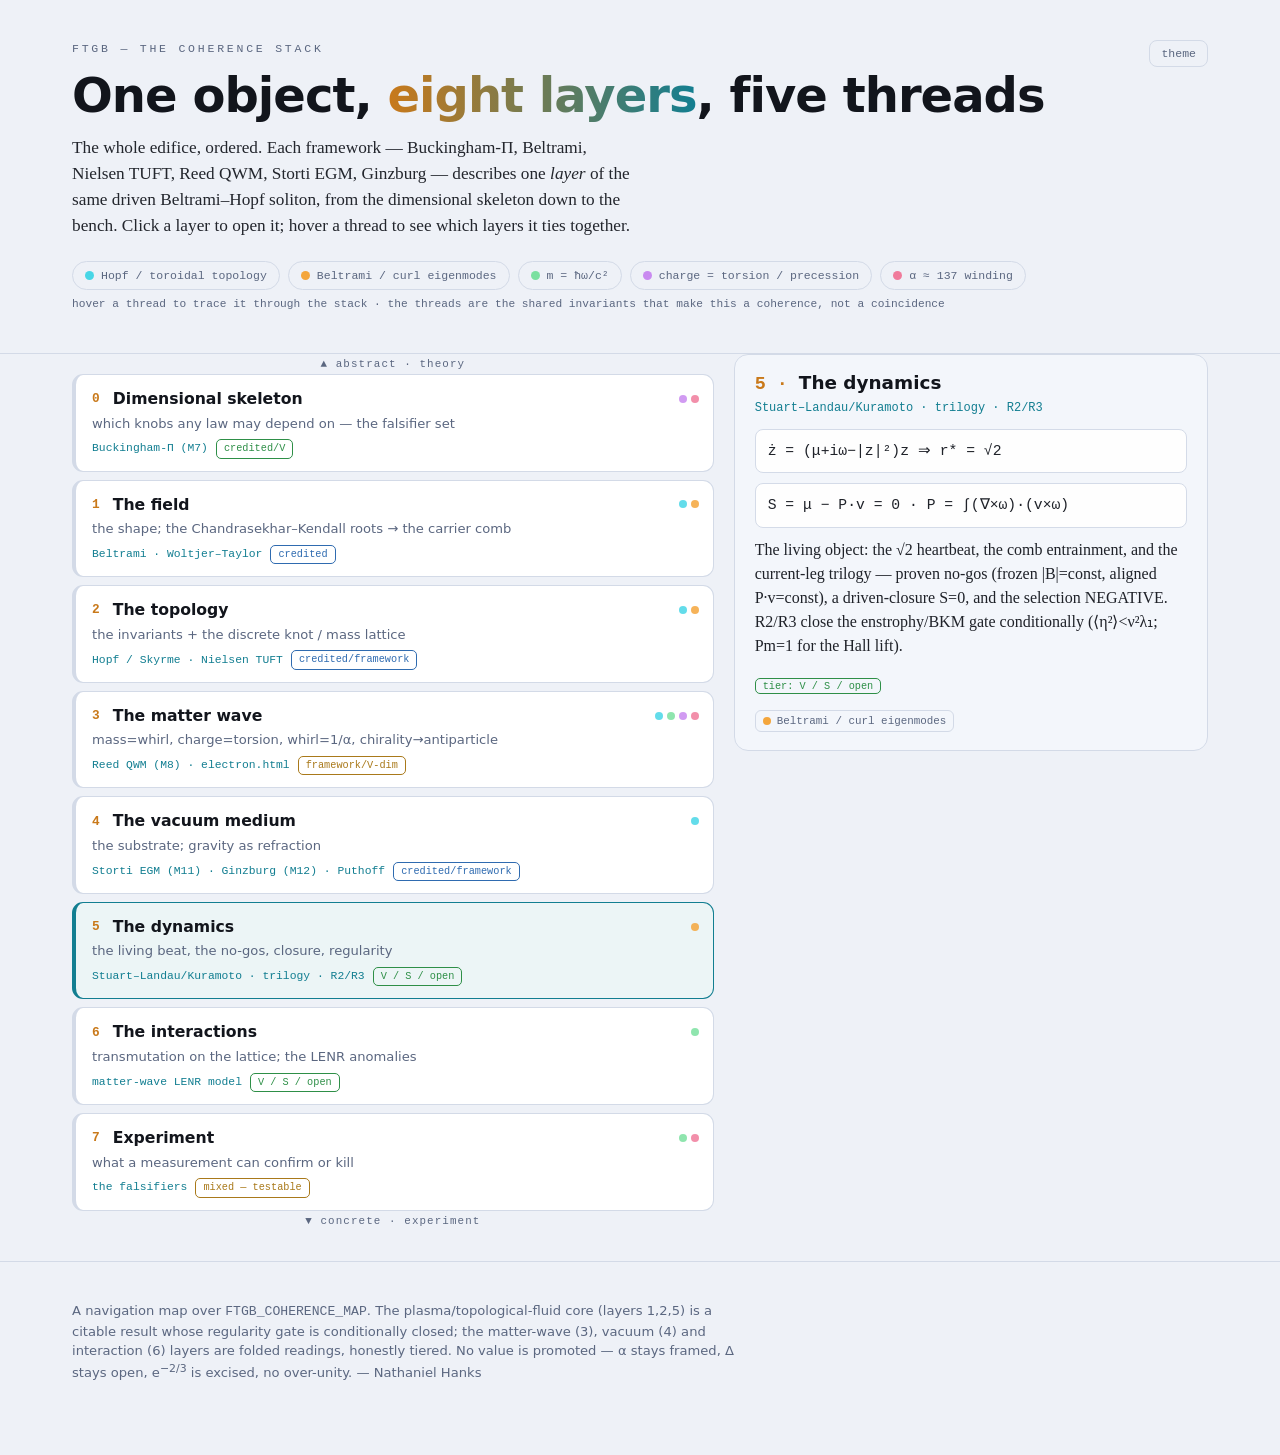
==== coherence.html @ 9df4c20a "Add coherence.html: interactive 8-layer coherence-stack visual Self-contained one-page interactive d" ====
<!doctype html>
<html lang="en"><head>
<meta charset="utf-8"><meta name="viewport" content="width=device-width, initial-scale=1">
<title>FTGB coherence stack — the 7 layers of one object</title>
<meta name="author" content="Nathaniel Hanks">
<meta name="description" content="Interactive map of the FTGB coherence stack: eight layers from the dimensional skeleton to experiment, each framework (Buckingham-Pi, Beltrami, Nielsen TUFT, Reed QWM, Storti EGM, Ginzburg) placed in the layer it addresses, threaded by five shared invariants of the one toroidal whirl-spin-torsion soliton. Honest tiers throughout.">
</head><body>
<style>
  :root{
    --ground:#0a0d13;--panel:#141a26;--panel2:#0f141e;--line:#243044;--ink:#e9edf6;--muted:#8794ad;
    --warm:#f4a63c;--cool:#48d6e6;
    --i1:#48d6e6;--i2:#f4a63c;--i3:#7be0a0;--i4:#c98af0;--i5:#f07b9b;
    --tV:#6ac47b;--tS:#e0a94a;--tA:#6fa8dd;--tO:#c98a8a;
    --mono:ui-monospace,"SF Mono","Cascadia Code",Menlo,Consolas,monospace;
    --serif:Georgia,"Iowan Old Style",serif;--sans:-apple-system,"Segoe UI",system-ui,Roboto,sans-serif;
    --maxw:1180px;
  }
  @media (prefers-color-scheme:light){:root{--ground:#eef1f7;--panel:#fff;--panel2:#f3f6fb;--line:#d3dae7;
    --ink:#12151c;--muted:#5b6780;--warm:#c9791a;--cool:#127e91;
    --tV:#2e8f47;--tS:#a9791a;--tA:#2f6bb0;--tO:#b0524f;}}
  :root[data-theme="dark"]{--ground:#0a0d13;--panel:#141a26;--panel2:#0f141e;--line:#243044;--ink:#e9edf6;--muted:#8794ad;--warm:#f4a63c;--cool:#48d6e6;--tV:#6ac47b;--tS:#e0a94a;--tA:#6fa8dd;--tO:#c98a8a;}
  :root[data-theme="light"]{--ground:#eef1f7;--panel:#fff;--panel2:#f3f6fb;--line:#d3dae7;--ink:#12151c;--muted:#5b6780;--warm:#c9791a;--cool:#127e91;--tV:#2e8f47;--tS:#a9791a;--tA:#2f6bb0;--tO:#b0524f;}
  *{box-sizing:border-box}
  body{margin:0;background:var(--ground);color:var(--ink);font-family:var(--sans);line-height:1.5;-webkit-font-smoothing:antialiased}
  .wrap{max-width:var(--maxw);margin:0 auto;padding:0 22px}
  h1,h2,h3{margin:0;line-height:1.12;text-wrap:balance}
  .mono{font-family:var(--mono)}
  .eyebrow{font-family:var(--mono);font-size:.72rem;letter-spacing:.24em;text-transform:uppercase;color:var(--muted)}
  header{border-bottom:1px solid var(--line);padding:40px 0 26px}
  .themeToggle{float:right;font-family:var(--mono);font-size:.72rem;color:var(--muted);background:none;border:1px solid var(--line);border-radius:8px;padding:6px 11px;cursor:pointer}
  .themeToggle:hover{color:var(--ink)}
  header h1{font-size:clamp(1.9rem,4vw,3rem);font-weight:800;letter-spacing:-.02em;margin-top:12px}
  header h1 em{font-style:normal;background:linear-gradient(90deg,var(--warm),var(--cool));-webkit-background-clip:text;background-clip:text;color:transparent}
  .lede{font-family:var(--serif);font-size:1.08rem;max-width:66ch;margin-top:12px;opacity:.92}

  .invbar{display:flex;gap:8px;flex-wrap:wrap;margin:22px 0 6px}
  .invchip{font-family:var(--mono);font-size:.72rem;border:1px solid var(--line);border-radius:999px;padding:5px 12px;cursor:pointer;color:var(--muted);display:inline-flex;gap:7px;align-items:center;user-select:none}
  .invchip .sw{width:9px;height:9px;border-radius:50%}
  .invchip.on{color:var(--ink);border-color:currentColor}
  .invhint{font-family:var(--mono);font-size:.7rem;color:var(--muted);margin:2px 0 14px}

  .layout{display:grid;grid-template-columns:1.15fr .85fr;gap:20px;align-items:start;margin-bottom:30px}
  .stack{display:flex;flex-direction:column;gap:8px}
  .layer{position:relative;border:1px solid var(--line);border-left-width:4px;border-radius:11px;background:var(--panel);
    padding:12px 14px 12px 16px;cursor:pointer;transition:transform .12s,border-color .12s,background .12s}
  .layer:hover{transform:translateX(3px)}
  .layer.sel{background:color-mix(in srgb,var(--cool) 8%,var(--panel));border-color:var(--cool)}
  .layer.dim{opacity:.32}
  .layer.hl{border-left-color:var(--warm)}
  .layer .top{display:flex;align-items:center;gap:10px}
  .layer .num{font-family:var(--mono);font-size:.8rem;color:var(--warm);font-weight:700;min-width:1.4ch}
  .layer .nm{font-weight:700;font-size:.98rem}
  .layer .fixes{color:var(--muted);font-size:.82rem;margin-top:3px}
  .layer .meta{display:flex;gap:8px;align-items:center;margin-top:6px;flex-wrap:wrap}
  .layer .fw{font-family:var(--mono);font-size:.71rem;color:var(--cool)}
  .layer .dots{margin-left:auto;display:flex;gap:4px}
  .layer .dots i{width:8px;height:8px;border-radius:50%;opacity:.85}
  .chip{font-family:var(--mono);font-size:.64rem;padding:1px 7px;border-radius:5px;border:1px solid}
  .cV{color:var(--tV);border-color:var(--tV)} .cS{color:var(--tS);border-color:var(--tS)}
  .cA{color:var(--tA);border-color:var(--tA)} .cO{color:var(--tO);border-color:var(--tO)}
  .arrow{text-align:center;font-family:var(--mono);font-size:.68rem;color:var(--muted);letter-spacing:.1em;padding:2px 0}

  .detail{position:sticky;top:16px;border:1px solid var(--line);border-radius:14px;background:var(--panel2);padding:18px 20px;min-height:340px}
  .detail h3{font-size:1.15rem}
  .detail .dfw{font-family:var(--mono);font-size:.75rem;color:var(--cool);margin:4px 0 12px}
  .detail .eq{font-family:var(--mono);font-size:.92rem;background:var(--panel);border:1px solid var(--line);border-radius:8px;padding:10px 12px;margin:0 0 10px;overflow-x:auto}
  .detail p{font-family:var(--serif);opacity:.94;margin:10px 0 0}
  .detail .invrow{margin-top:14px;display:flex;gap:6px;flex-wrap:wrap}
  .detail .invrow span{font-family:var(--mono);font-size:.68rem;border:1px solid var(--line);border-radius:6px;padding:2px 7px;color:var(--muted);display:inline-flex;gap:6px;align-items:center}
  .detail .invrow i{width:8px;height:8px;border-radius:50%}
  .detail .tierline{margin-top:14px}

  footer{padding:26px 0 60px;color:var(--muted);font-size:.82rem;border-top:1px solid var(--line)}
  footer p{max-width:80ch}
  :focus-visible{outline:2px solid var(--cool);outline-offset:2px}
  @media (max-width:820px){.layout{grid-template-columns:1fr}.detail{position:static}}
</style>

<header><div class="wrap">
  <button class="themeToggle" id="tt">theme</button>
  <div class="eyebrow">FTGB — the coherence stack</div>
  <h1>One object, <em>eight layers</em>, five threads</h1>
  <p class="lede">The whole edifice, ordered. Each framework — Buckingham-Π, Beltrami, Nielsen TUFT, Reed QWM, Storti EGM, Ginzburg — describes one <em>layer</em> of the same driven Beltrami–Hopf soliton, from the dimensional skeleton down to the bench. Click a layer to open it; hover a thread to see which layers it ties together.</p>
  <div class="invbar" id="invbar"></div>
  <div class="invhint" id="invhint">hover a thread to trace it through the stack · the threads are the shared invariants that make this a coherence, not a coincidence</div>
</div></header>

<div class="wrap"><div class="layout">
  <div>
    <div class="arrow">▲ abstract · theory</div>
    <div class="stack" id="stack"></div>
    <div class="arrow">▼ concrete · experiment</div>
  </div>
  <div class="detail" id="detail"></div>
</div></div>

<footer><div class="wrap">
  <p>A navigation map over <span class="mono">FTGB_COHERENCE_MAP</span>. The plasma/topological-fluid core (layers 1,2,5) is a citable result whose regularity gate is conditionally closed; the matter-wave (3), vacuum (4) and interaction (6) layers are folded readings, honestly tiered. No value is promoted — α stays framed, Δ stays open, e<sup>−2/3</sup> is excised, no over-unity. — Nathaniel Hanks</p>
</div></footer>

<script>
(function(){
  "use strict";
  document.getElementById("tt").addEventListener("click",function(){
    var c=document.documentElement.getAttribute("data-theme");
    document.documentElement.setAttribute("data-theme", c==="dark"?"light":(c==="light"?"dark":(matchMedia("(prefers-color-scheme:dark)").matches?"light":"dark")));});

  var INV=[
    {id:0,name:"Hopf / toroidal topology", v:"--i1", layers:[1,2,3,4]},
    {id:1,name:"Beltrami / curl eigenmodes", v:"--i2", layers:[1,2,5]},
    {id:2,name:"m = ħω/c²", v:"--i3", layers:[3,6,7]},
    {id:3,name:"charge = torsion / precession", v:"--i4", layers:[0,3]},
    {id:4,name:"α ≈ 137 winding", v:"--i5", layers:[0,3,7]}
  ];
  var L=[
    {n:0,nm:"Dimensional skeleton",fw:"Buckingham-Π (M7)",tier:["cV","credited/V"],
     fixes:"which knobs any law may depend on — the falsifier set",
     eqs:["N_Π = n − r   (Π-groups = a basis of ker D)"],
     text:"The floor: dimensional analysis fixes only the ALLOWED scaling — never the mechanism, the O(1) constant, or permission to extrapolate. Used as a claim-audit; 4.4934 is a geometry-specific eigenvalue, not universal. Storti's 'sense checks' fold in here."},
    {n:1,nm:"The field",fw:"Beltrami · Woltjer–Taylor",tier:["cA","credited"],
     fixes:"the shape; the Chandrasekhar–Kendall roots → the carrier comb",
     eqs:["∇×B = λB","λ₁R = 4.4934  (first root of tan x = x)"],
     text:"The force-free eigenmode is the object's shape — the state a magnetised plasma relaxes into at fixed helicity. Its discrete roots set the inharmonic carrier comb {121,208,294} kHz. For a Beltrami field the Lamb vector v×ω vanishes: the crux of both coherence and the R2 regularity result."},
    {n:2,nm:"The topology",fw:"Hopf / Skyrme · Nielsen TUFT",tier:["cA","credited/framework"],
     fixes:"the invariants + the discrete knot / mass lattice",
     eqs:["π₃(S²) Hopf (lepton) · π₃(S³) Skyrme (baryon)","Lk = Tw + Wr · H = ∫ A·B ≈ 0.088"],
     text:"The invariants — linking, helicity, baryon number — and the discrete knot lattice the object's states live on. Nielsen's TUFT reads the mass spectrum as stable eigenmodes of the 9D curl operator (unknot, Hopf, trefoil, figure-8): the lattice transmutation hops on."},
    {n:3,nm:"The matter wave",fw:"Reed QWM (M8) · electron.html",tier:["cS","framework/V-dim"],
     fixes:"mass=whirl, charge=torsion, whirl=1/α, chirality→antiparticle",
     eqs:["ψ = √ρ e^{iθ} · m = ħω/c²","charge = spin precession ~ kg·rad/s · whirl = 1/α"],
     text:"The particle reading: mass is the trapped whirl, charge is the loop-closure-failure precession (the torsion defect), and the antiparticle is the opposite chirality — so e⁻/e⁺ share mass and spin for free (CPT). The neutrino is the defect-free ring. α's VALUE is open (2.3% flag), reframed as a running/IR-fixed-point question."},
    {n:4,nm:"The vacuum medium",fw:"Storti EGM (M11) · Ginzburg (M12) · Puthoff",tier:["cA","credited/framework"],
     fixes:"the substrate; gravity as refraction",
     eqs:["K_PV = e^{2GM/rc²} · c_eff = c/√K_PV","ρ₀(ω) = ħω³/(2π²c³) → comb to ω_Ω"],
     text:"The medium the object lives in: a polarizable vacuum with a refractive index (gravity as refraction, not curvature) and a ZPF ω³ energy density band-limited into a beat comb. Ginzburg's toryx/helyx read the same comb as matter and radiation. Method/imagery only; e^(−2/3) excised."},
    {n:5,nm:"The dynamics",fw:"Stuart–Landau/Kuramoto · trilogy · R2/R3",tier:["cV","V / S / open"],
     fixes:"the living beat, the no-gos, closure, regularity",
     eqs:["ż = (μ+iω−|z|²)z ⇒ r* = √2","S = μ − P·v = 0 · P = ∫(∇×ω)·(v×ω)"],
     text:"The living object: the √2 heartbeat, the comb entrainment, and the current-leg trilogy — proven no-gos (frozen |B|=const, aligned P·v=const), a driven-closure S=0, and the selection NEGATIVE. R2/R3 close the enstrophy/BKM gate conditionally (⟨η²⟩<ν²λ₁; Pm=1 for the Hall lift)."},
    {n:6,nm:"The interactions",fw:"matter-wave LENR model",tier:["cV","V / S / open"],
     fixes:"transmutation on the lattice; the LENR anomalies",
     eqs:["Γ = (2π/ħ)|M_fi|² ρ_f","M_fi = Σ C_α A_α R_α S_α  (skeleton settled; R_α = Δ open)"],
     text:"Interactions as matter-wave beats: a golden-rule kernel whose amplitude factorizes into a settled selection skeleton × the open radial overlap Δ, on the knot lattice, with a conserved energy–mass ledger (2ω_d = ω_He4 + ω_Q). Explains aneutronic heat, He-4/heat=24MeV; the two rate inputs Δ (open) and U_s (inherited) are named, not fabricated."},
    {n:7,nm:"Experiment",fw:"the falsifiers",tier:["cS","mixed — testable"],
     fixes:"what a measurement can confirm or kill",
     eqs:["comb {121,208,294} kHz → 7/4, 5/2 · He-4/heat = 24 MeV/⁴He","Δ ∈ 1.4–1.9 MeV · 0νββ (Majorana) · A ≈ 9.0"],
     text:"Reality's edge: each layer casts a falsifier. A lock at 12/7 kills the comb pull; neutron flux scaling with heat kills the aneutronic channel; a Skyrme Δ outside 1.4–1.9 MeV kills the neutron suppression; a 0νββ null tests the neutrino rung; off-lattice ash refutes the transmutation picture."}
  ];

  function cvar(n){return getComputedStyle(document.documentElement).getPropertyValue(n).trim();}
  var stack=document.getElementById("stack"), invbar=document.getElementById("invbar"),
      detail=document.getElementById("detail"), invhint=document.getElementById("invhint");
  var sel=5, activeInv=-1;

  // invariant chips
  INV.forEach(function(iv){
    var c=document.createElement("div"); c.className="invchip"; c.dataset.i=iv.id;
    c.innerHTML='<span class="sw" style="background:var('+iv.v+')"></span>'+iv.name;
    c.addEventListener("mouseenter",function(){setInv(iv.id);});
    c.addEventListener("mouseleave",function(){setInv(-1);});
    c.addEventListener("click",function(){setInv(activeInv===iv.id?-1:iv.id,true);});
    invbar.appendChild(c);
  });
  function invsFor(n){return INV.filter(function(iv){return iv.layers.indexOf(n)>=0;});}

  // layer bars
  L.forEach(function(l){
    var d=document.createElement("div"); d.className="layer"; d.dataset.n=l.n;
    var dots=invsFor(l.n).map(function(iv){return '<i style="background:var('+iv.v+')"></i>';}).join("");
    d.innerHTML='<div class="top"><span class="num">'+l.n+'</span><span class="nm">'+l.nm+'</span>'+
      '<span class="dots">'+dots+'</span></div>'+
      '<div class="fixes">'+l.fixes+'</div>'+
      '<div class="meta"><span class="fw">'+l.fw+'</span><span class="chip '+l.tier[0]+'">'+l.tier[1]+'</span></div>';
    d.addEventListener("click",function(){select(l.n);});
    stack.appendChild(d);
  });

  function setInv(id,sticky){
    if(!sticky && activeInv>=0 && id<0){ id=activeInv; } // keep sticky selection
    var showId = (id<0? activeInv : id);
    if(sticky) activeInv = (id<0? -1 : id);
    [].forEach.call(invbar.children,function(c){c.classList.toggle("on", +c.dataset.i===(sticky?activeInv:showId) && (sticky?activeInv:showId)>=0);});
    var iv = showId>=0? INV[showId] : null;
    [].forEach.call(stack.children,function(bar){
      var n=+bar.dataset.n;
      if(iv){ bar.classList.toggle("hl", iv.layers.indexOf(n)>=0); bar.classList.toggle("dim", iv.layers.indexOf(n)<0); }
      else { bar.classList.remove("hl"); bar.classList.remove("dim"); }
    });
    invhint.textContent = iv? ("“"+iv.name+"” threads layers "+iv.layers.join(", ")+" — one invariant, seen at each layer.")
      : "hover a thread to trace it through the stack · the threads are the shared invariants that make this a coherence, not a coincidence";
  }

  function select(n){
    sel=n;
    [].forEach.call(stack.children,function(bar){bar.classList.toggle("sel", +bar.dataset.n===n);});
    var l=L[n];
    var invrow=invsFor(n).map(function(iv){return '<span><i style="background:var('+iv.v+')"></i>'+iv.name+'</span>';}).join("");
    detail.innerHTML='<h3><span class="mono" style="color:var(--warm)">'+n+' · </span>'+l.nm+'</h3>'+
      '<div class="dfw">'+l.fw+'</div>'+
      l.eqs.map(function(e){return '<p class="eq">'+e+'</p>';}).join("")+
      '<p>'+l.text+'</p>'+
      '<div class="tierline"><span class="chip '+l.tier[0]+'">tier: '+l.tier[1]+'</span></div>'+
      '<div class="invrow">'+invrow+'</div>';
  }
  select(5);
})();
</script>
</body></html>
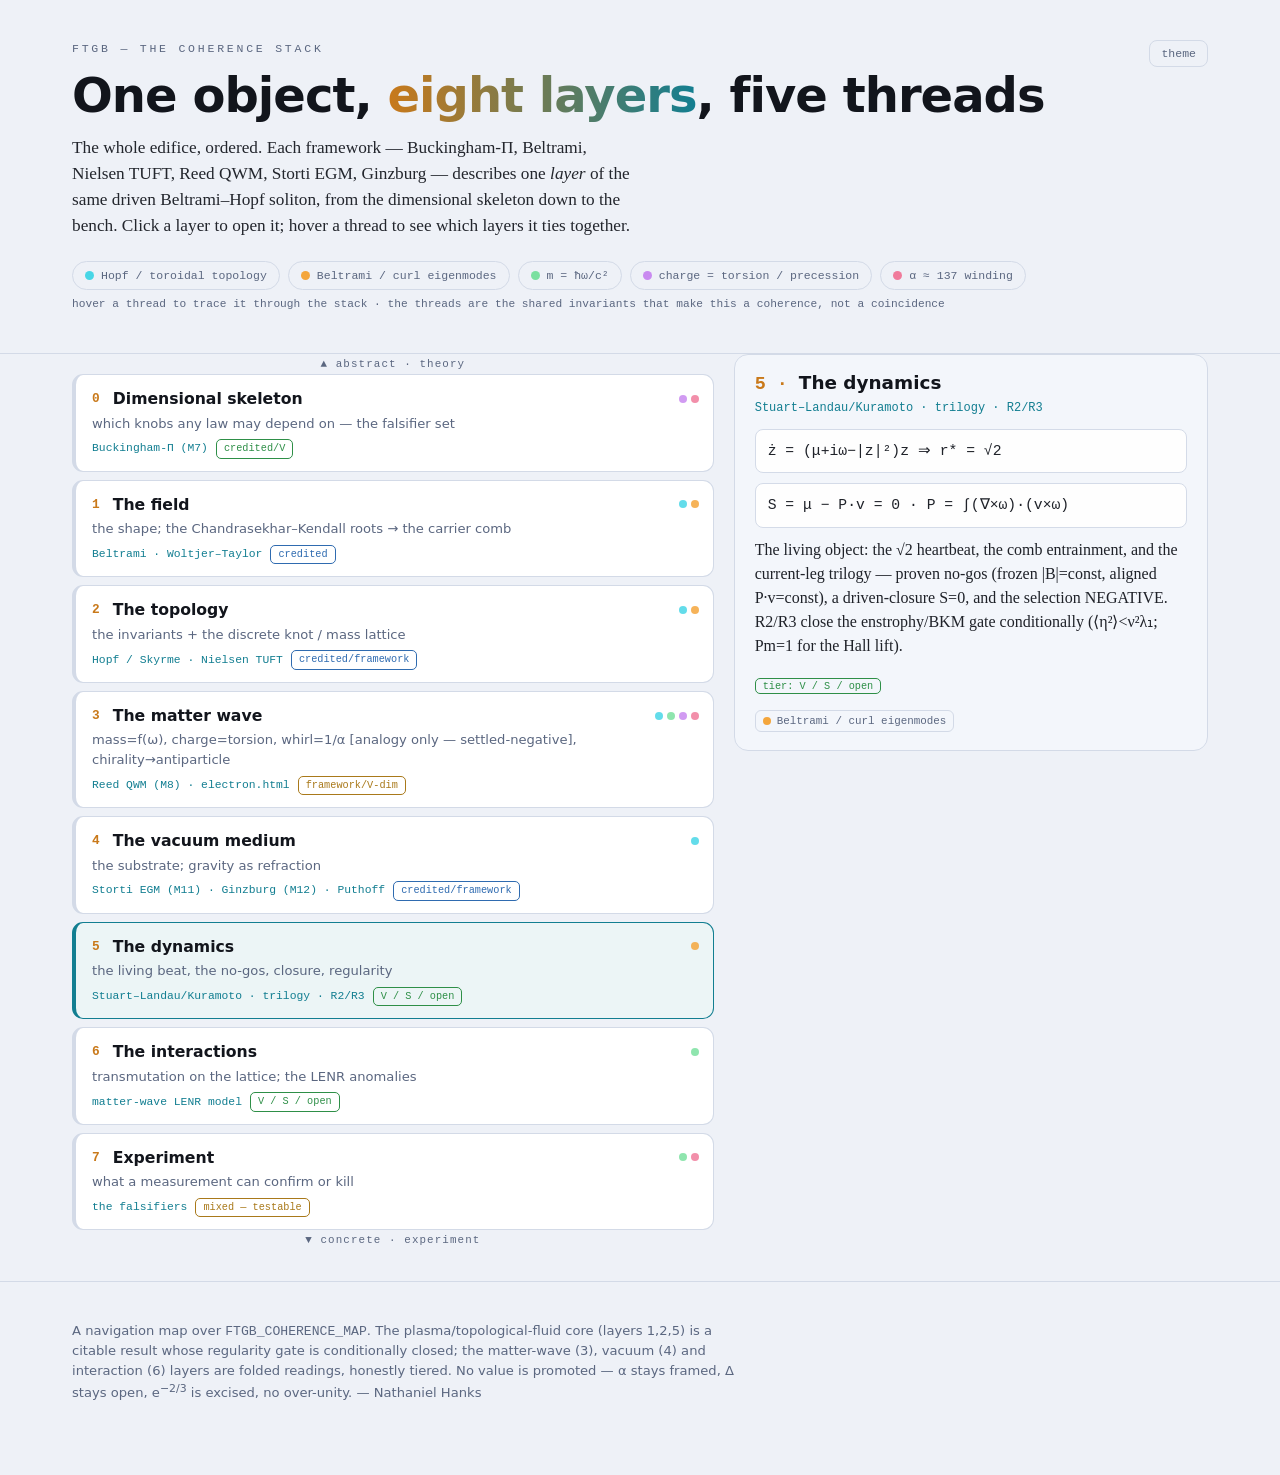
==== commit 3b3d3cc9: "Synthesis isomorph: engine/ftgb_synthesis_modeler.py (MATH<->PHYSICS<->EXPERIMENT) + coherence-lock " ====
--- a/coherence.html
+++ b/coherence.html
@@ -126,8 +126,8 @@
      eqs:["π₃(S²) Hopf (lepton) · π₃(S³) Skyrme (baryon)","Lk = Tw + Wr · H = ∫ A·B ≈ 0.088"],
      text:"The invariants — linking, helicity, baryon number — and the discrete knot lattice the object's states live on. Nielsen's TUFT reads the mass spectrum as stable eigenmodes of the 9D curl operator (unknot, Hopf, trefoil, figure-8): the lattice transmutation hops on."},
     {n:3,nm:"The matter wave",fw:"Reed QWM (M8) · electron.html",tier:["cS","framework/V-dim"],
-     fixes:"mass=whirl, charge=torsion, whirl=1/α, chirality→antiparticle",
-     eqs:["ψ = √ρ e^{iθ} · m = ħω/c²","charge = spin precession ~ kg·rad/s · whirl = 1/α"],
+     fixes:"mass=f(ω), charge=torsion, whirl=1/α [analogy only — settled-negative], chirality→antiparticle",
+     eqs:["ψ = √ρ e^{iθ} · m = ħω/c²","charge = spin precession ~ kg·rad/s · whirl = 1/α (analogy only)"],
      text:"The particle reading: mass is the trapped whirl, charge is the loop-closure-failure precession (the torsion defect), and the antiparticle is the opposite chirality — so e⁻/e⁺ share mass and spin for free (CPT). The neutrino is the defect-free ring. α's VALUE is open (2.3% flag), reframed as a running/IR-fixed-point question."},
     {n:4,nm:"The vacuum medium",fw:"Storti EGM (M11) · Ginzburg (M12) · Puthoff",tier:["cA","credited/framework"],
      fixes:"the substrate; gravity as refraction",
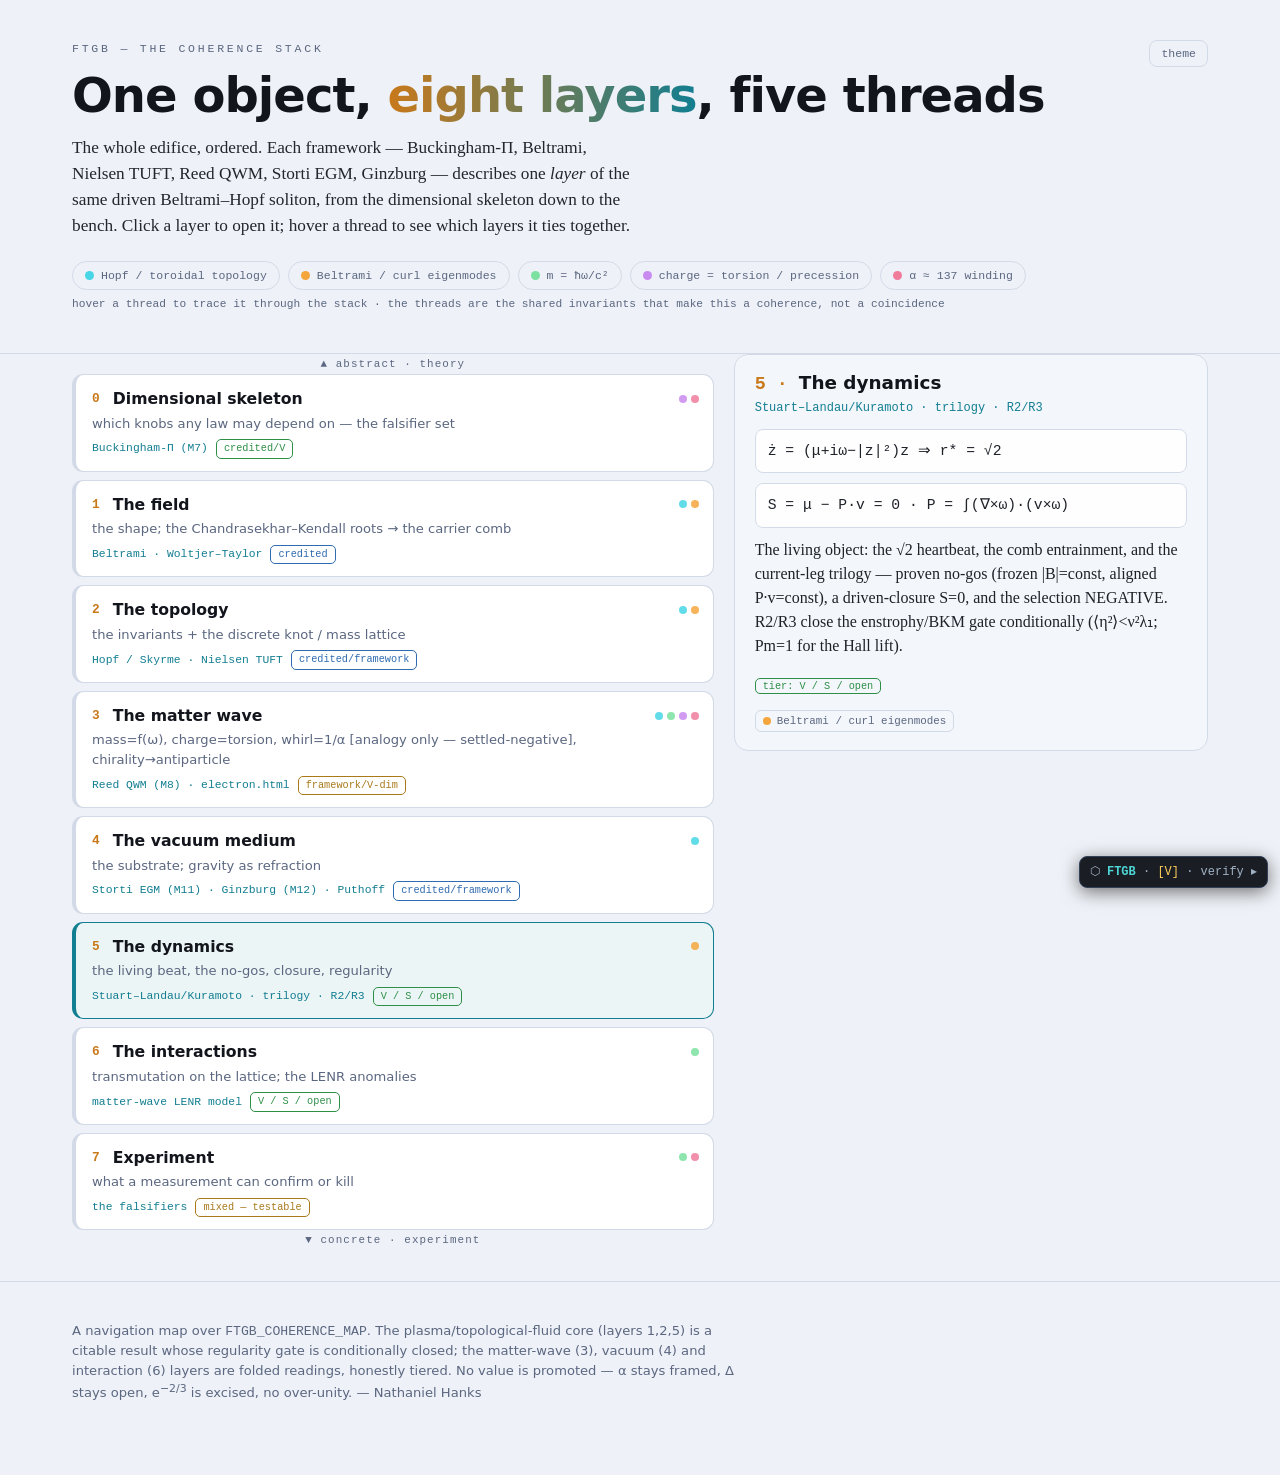
==== commit d31b2298: "viz slice 3: wire the 6 HTML interactives into the tier/verify discipline provenance.js -- a shared," ====
--- a/coherence.html
+++ b/coherence.html
@@ -1,7 +1,7 @@
 <!doctype html>
 <html lang="en"><head>
 <meta charset="utf-8"><meta name="viewport" content="width=device-width, initial-scale=1">
-<title>FTGB coherence stack — the 7 layers of one object</title>
+<title>FTGB coherence stack — the 8 layers of one object</title>
 <meta name="author" content="Nathaniel Hanks">
 <meta name="description" content="Interactive map of the FTGB coherence stack: eight layers from the dimensional skeleton to experiment, each framework (Buckingham-Pi, Beltrami, Nielsen TUFT, Reed QWM, Storti EGM, Ginzburg) placed in the layer it addresses, threaded by five shared invariants of the one toroidal whirl-spin-torsion soliton. Honest tiers throughout.">
 </head><body>
@@ -205,4 +205,6 @@
   select(5);
 })();
 </script>
+<script>window.FTGB_PROVENANCE={page:"The Coherence Stack",tier:"[V]",checks:["exact_beltrami_regularity_check","carrier_chirality_lock_check","nmode_woltjer_lp_check"],note:"Coherence is regularity (the Lamb-null blow-up cancellation) and the single-chirality lock are verified in-repo."};</script>
+<script src="provenance.js"></script>
 </body></html>
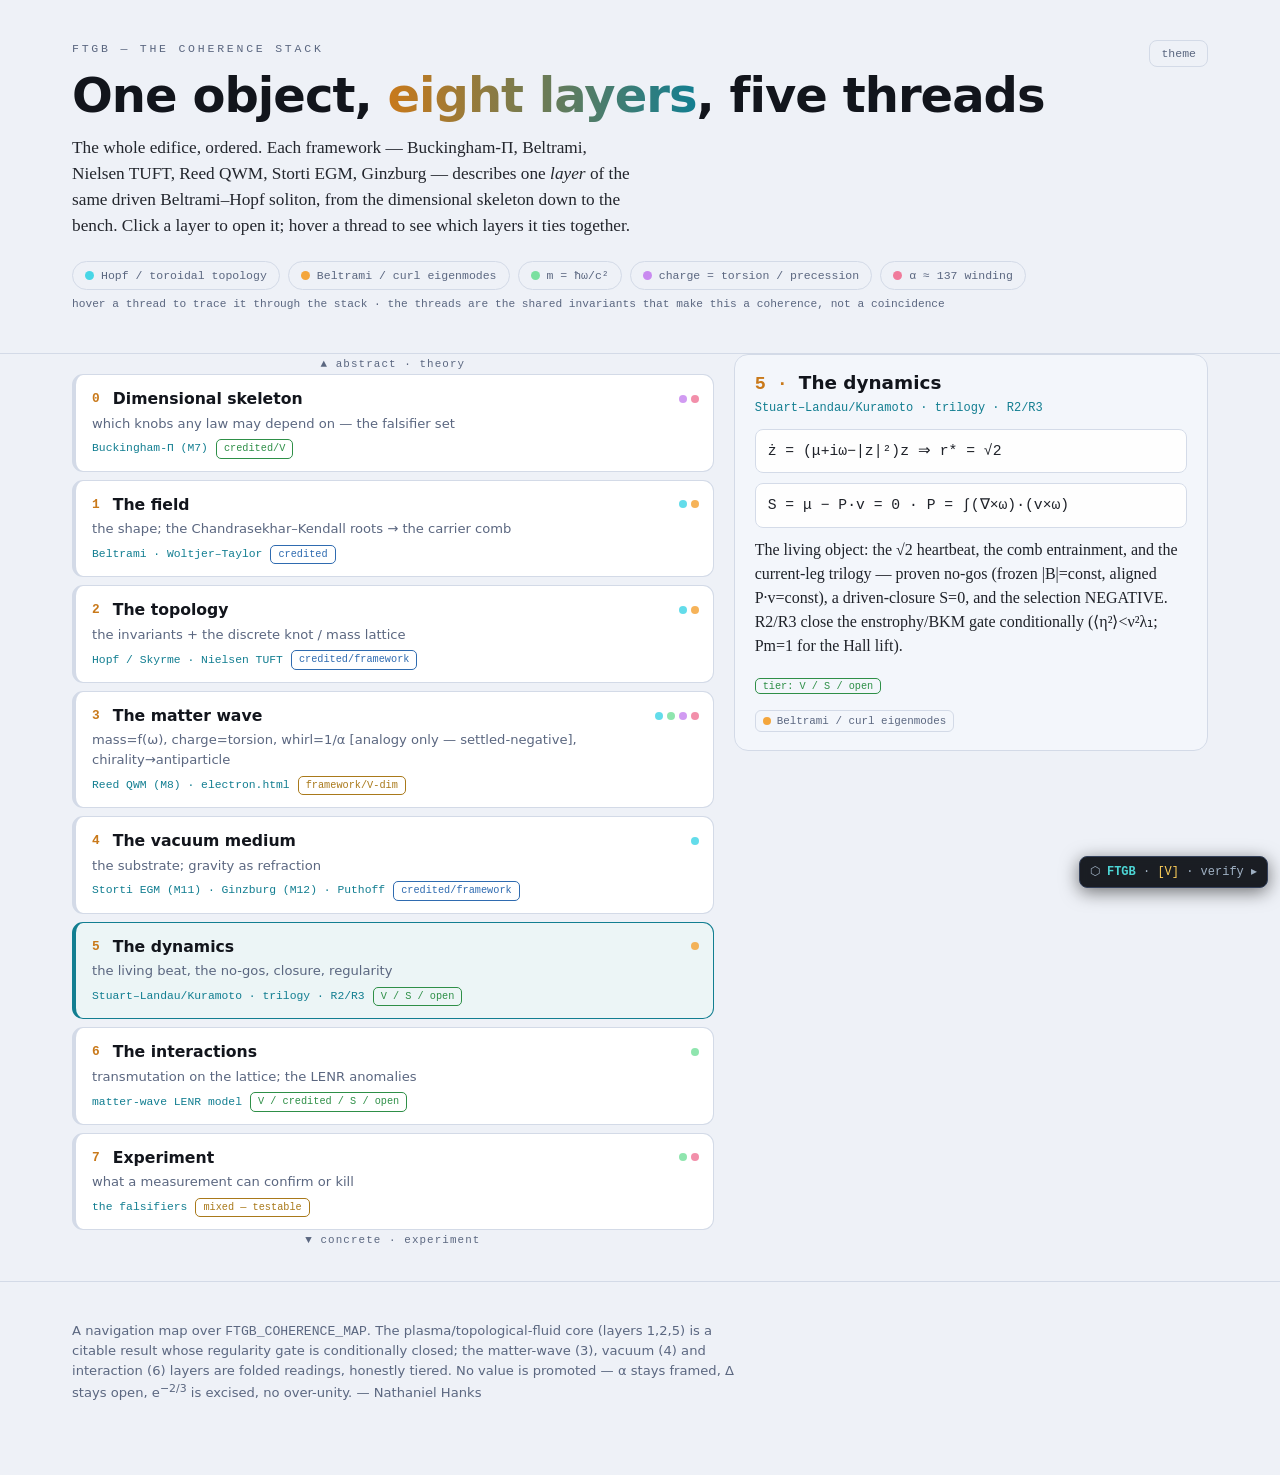
==== commit 1648c114: "Jewel audit & capture pass: 78->81 checks, corridor sharpening, coherence repairs, crystallization S" ====
--- a/coherence.html
+++ b/coherence.html
@@ -137,10 +137,10 @@
      fixes:"the living beat, the no-gos, closure, regularity",
      eqs:["ż = (μ+iω−|z|²)z ⇒ r* = √2","S = μ − P·v = 0 · P = ∫(∇×ω)·(v×ω)"],
      text:"The living object: the √2 heartbeat, the comb entrainment, and the current-leg trilogy — proven no-gos (frozen |B|=const, aligned P·v=const), a driven-closure S=0, and the selection NEGATIVE. R2/R3 close the enstrophy/BKM gate conditionally (⟨η²⟩<ν²λ₁; Pm=1 for the Hall lift)."},
-    {n:6,nm:"The interactions",fw:"matter-wave LENR model",tier:["cV","V / S / open"],
+    {n:6,nm:"The interactions",fw:"matter-wave LENR model",tier:["cV","V / credited / S / open"],
      fixes:"transmutation on the lattice; the LENR anomalies",
-     eqs:["Γ = (2π/ħ)|M_fi|² ρ_f","M_fi = Σ C_α A_α R_α S_α  (skeleton settled; R_α = Δ open)"],
-     text:"Interactions as matter-wave beats: a golden-rule kernel whose amplitude factorizes into a settled selection skeleton × the open radial overlap Δ, on the knot lattice, with a conserved energy–mass ledger (2ω_d = ω_He4 + ω_Q). Explains aneutronic heat, He-4/heat=24MeV; the two rate inputs Δ (open) and U_s (inherited) are named, not fabricated."},
+     eqs:["Γ = (2π/ħ)|M_fi|² ρ_f","disposal operator = E0 (monopole) [credited] · Δ = 23.85 MeV × ρ_eff (corridor open)"],
+     text:"Interactions as matter-wave beats, with the disposal chain CONVERGED (2026-09-14): no single photon mediates 0⁺→0⁺, so γ-quiet ⁴He heat must shed collectively via E0 [credited]; the anapole knot is the ACTIVE SITE (slow confinement at assembly), not the energy antenna. The one open problem is the entrance-channel assembly corridor (⁴He has no bound excited states; supra-threshold dwell dies in zeptoseconds) — two data bars: existence >1e-7, sufficiency n/⁴He≤1e-9. Δ band 1.4–1.9 MeV via ρ_eff; U_s inherited. Named, not fabricated."},
     {n:7,nm:"Experiment",fw:"the falsifiers",tier:["cS","mixed — testable"],
      fixes:"what a measurement can confirm or kill",
      eqs:["comb {121,208,294} kHz → 7/4, 5/2 · He-4/heat = 24 MeV/⁴He","Δ ∈ 1.4–1.9 MeV · 0νββ (Majorana) · A ≈ 9.0"],
